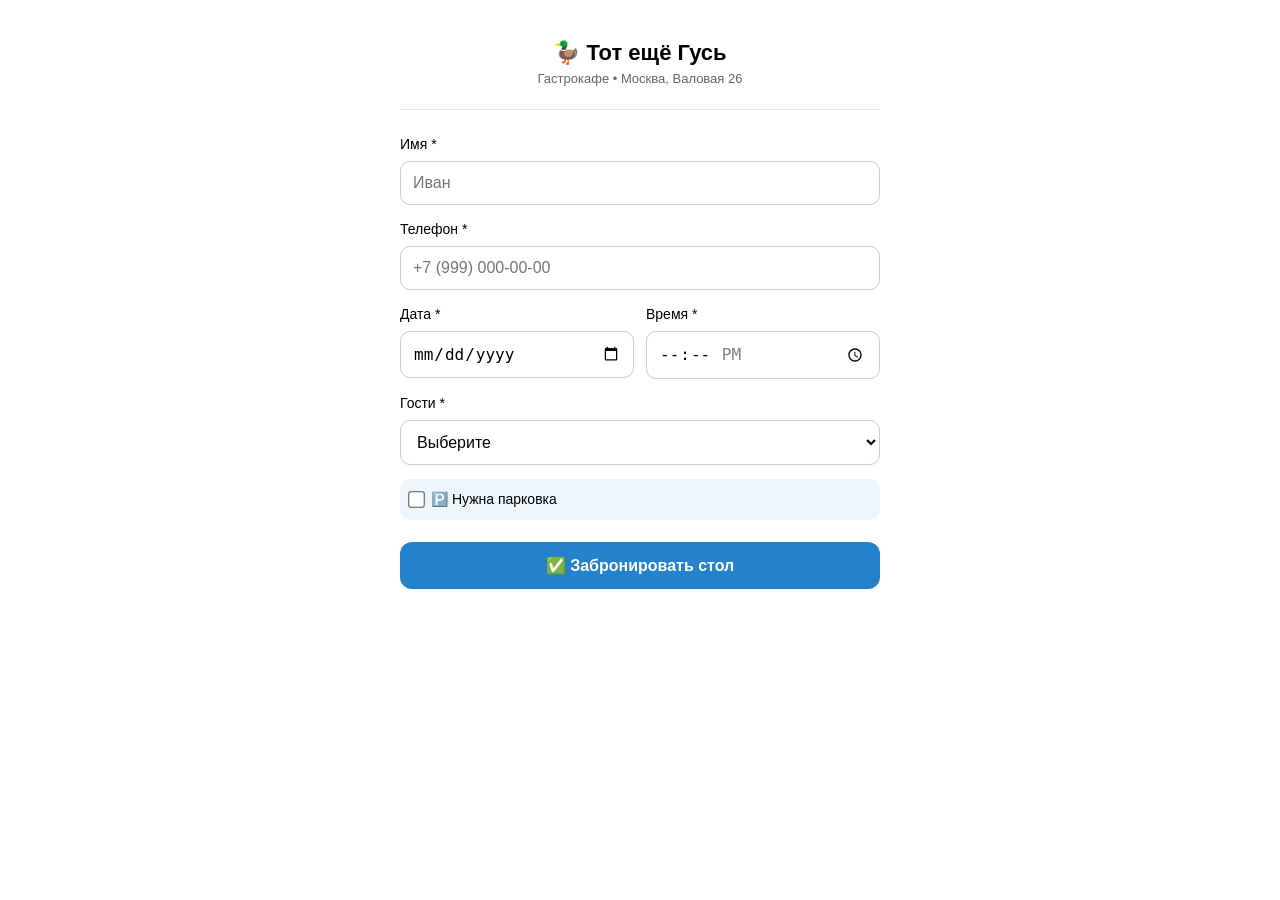
==== index.html @ c5cf7a66 "Add files via upload" ====
<!DOCTYPE html>
<html lang="ru">
<head>
  <meta charset="UTF-8">
  <meta name="viewport" content="width=device-width, initial-scale=1.0, maximum-scale=1.0, user-scalable=no">
  <title>🦆 Тот ещё Гусь — Бронь</title>
  <script src="https://telegram.org/js/telegram-web-app.js"></script>
  <link rel="stylesheet" href="style.css">
</head>
<body>
  <div class="container">
    <header>
      <h1>🦆 Тот ещё Гусь</h1>
      <p>Гастрокафе • Москва, Валовая 26</p>
    </header>
    <form id="bookingForm">
      <div class="form-group"><label>Имя *</label><input type="text" id="name" required placeholder="Иван"></div>
      <div class="form-group"><label>Телефон *</label><input type="tel" id="phone" required placeholder="+7 (999) 000-00-00"></div>
      <div class="row">
        <div class="form-group"><label>Дата *</label><input type="date" id="date" required></div>
        <div class="form-group"><label>Время *</label><input type="time" id="time" required min="12:00" max="23:30"></div>
      </div>
      <div class="form-group"><label>Гости *</label>
        <select id="guests" required><option value="">Выберите</option><option value="1">1</option><option value="2">2</option><option value="3">3</option><option value="4">4</option><option value="5">5</option><option value="6+">6+</option></select>
      </div>
      <div class="form-group parking-section">
        <label><input type="checkbox" id="needsParking"> 🅿️ Нужна парковка</label>
      </div>
      <div id="carDetails" class="car-details" style="display:none;">
        <div class="row">
          <div class="form-group"><label>Марка *</label><input type="text" id="carBrand" placeholder="BMW, Toyota..."></div>
          <div class="form-group"><label>Госномер *</label><input type="text" id="carPlate" placeholder="А123БВ777" maxlength="10"></div>
        </div>
      </div>
      <button type="submit" class="btn-primary">✅ Забронировать стол</button>
    </form>
  </div>
  <script src="script.js"></script>
</body>
</html>
---- style.css ----
:root {
  --bg: var(--tg-theme-bg-color, #fff);
  --text: var(--tg-theme-text-color, #000);
  --btn: var(--tg-theme-button-color, #2481cc);
  --btn-text: var(--tg-theme-button-text-color, #fff);
}
* { box-sizing: border-box; margin: 0; padding: 0; }
body { font-family: -apple-system, BlinkMacSystemFont, 'Segoe UI', Roboto, sans-serif; background: var(--bg); color: var(--text); padding: 16px; line-height: 1.5; }
.container { max-width: 480px; margin: 0 auto; }
header { text-align: center; padding: 20px 0; border-bottom: 1px solid rgba(0,0,0,0.1); margin-bottom: 24px; }
header h1 { font-size: 22px; } header p { color: #666; font-size: 13px; }
.form-group { margin-bottom: 14px; }
.form-group label { display: block; font-weight: 500; margin-bottom: 6px; font-size: 14px; }
input, select { width: 100%; padding: 12px; border: 1px solid #ccc; border-radius: 10px; font-size: 16px; background: var(--bg); color: var(--text); }
input:focus, select:focus { outline: none; border-color: var(--btn); }
.row { display: flex; gap: 12px; } .row .form-group { flex: 1; }
.parking-section label { display: flex; align-items: center; gap: 8px; background: rgba(36,129,204,0.08); padding: 10px; border-radius: 10px; cursor: pointer; }
.parking-section input[type="checkbox"] { width: auto; transform: scale(1.3); }
.car-details { background: rgba(0,0,0,0.04); padding: 14px; border-radius: 12px; margin-top: 10px; animation: slide 0.3s ease; }
@keyframes slide { from { opacity:0; transform: translateY(-10px); } to { opacity:1; transform: translateY(0); } }
.btn-primary { width: 100%; padding: 14px; background: var(--btn); color: var(--btn-text); border: none; border-radius: 12px; font-size: 16px; font-weight: 600; cursor: pointer; margin-top: 8px; }
.btn-primary:active { opacity: 0.85; }
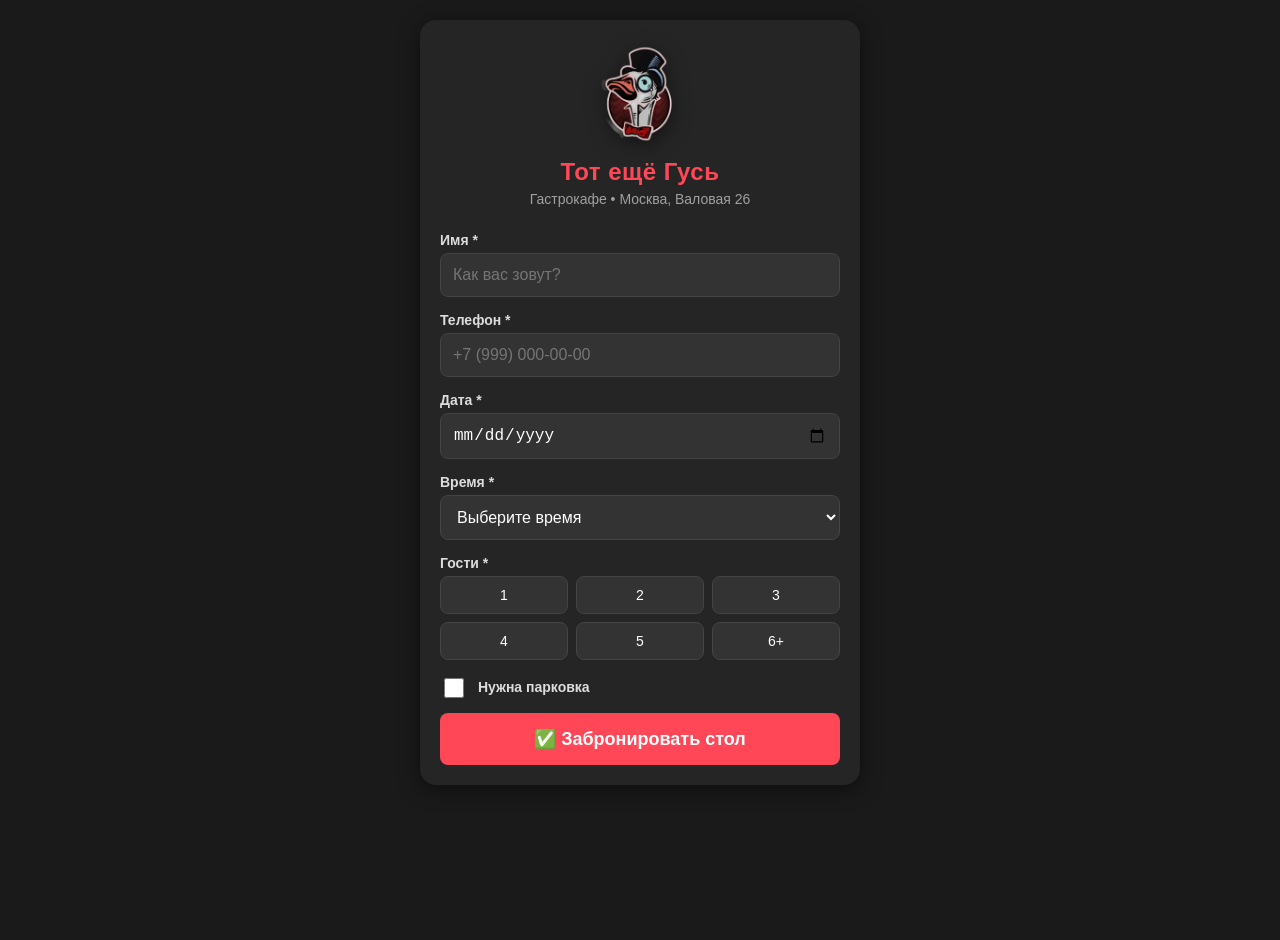
==== commit e6d08eea: "Add files via upload" ====
--- a/index.html
+++ b/index.html
@@ -1,40 +1,310 @@
 <!DOCTYPE html>
 <html lang="ru">
 <head>
-  <meta charset="UTF-8">
-  <meta name="viewport" content="width=device-width, initial-scale=1.0, maximum-scale=1.0, user-scalable=no">
-  <title>🦆 Тот ещё Гусь — Бронь</title>
-  <script src="https://telegram.org/js/telegram-web-app.js"></script>
-  <link rel="stylesheet" href="style.css">
+    <meta charset="UTF-8">
+    <meta name="viewport" content="width=device-width, initial-scale=1.0">
+    <title>Тот ещё Гусь — Бронь</title>
+    <style>
+        body {
+            font-family: -apple-system, BlinkMacSystemFont, 'Segoe UI', Roboto, Oxygen, Ubuntu, Cantarell, sans-serif;
+            background-color: #1a1a1a;
+            color: #fff;
+            margin: 0;
+            padding: 20px;
+            display: flex;
+            justify-content: center;
+            align-items: flex-start;
+            min-height: 100vh;
+        }
+        .container {
+            width: 100%;
+            max-width: 400px;
+            background: #252525;
+            padding: 20px;
+            border-radius: 16px;
+            box-shadow: 0 4px 20px rgba(0,0,0,0.5);
+        }
+        
+        /* --- Стили для логотипа --- */
+        .header {
+            text-align: center;
+            margin-bottom: 20px;
+        }
+        .logo {
+            width: 120px; /* Размер логотипа */
+            height: auto;
+            margin-bottom: 10px;
+            filter: drop-shadow(0 5px 10px rgba(0,0,0,0.5));
+            transition: transform 0.3s ease;
+        }
+        .logo:hover {
+            transform: scale(1.05);
+        }
+        
+        h1 {
+            margin: 0;
+            font-size: 24px;
+            color: #ff4757;
+            font-weight: 800;
+            letter-spacing: 0.5px;
+        }
+        .location {
+            color: #a0a0a0;
+            font-size: 14px;
+            margin-top: 5px;
+            margin-bottom: 25px;
+        }
+        label {
+            display: block;
+            margin-bottom: 5px;
+            font-weight: 600;
+            color: #ddd;
+            font-size: 14px;
+        }
+        input, select {
+            width: 100%;
+            padding: 12px;
+            margin-bottom: 15px;
+            border: 1px solid #444;
+            border-radius: 8px;
+            background-color: #333;
+            color: #fff;
+            box-sizing: border-box;
+            font-size: 16px;
+        }
+        input:focus, select:focus {
+            outline: none;
+            border-color: #ff4757;
+        }
+        .guests-grid {
+            display: grid;
+            grid-template-columns: repeat(3, 1fr);
+            gap: 8px;
+            margin-bottom: 15px;
+        }
+        .guest-btn {
+            background: #333;
+            border: 1px solid #444;
+            color: #fff;
+            padding: 10px;
+            border-radius: 8px;
+            cursor: pointer;
+            transition: 0.2s;
+            font-size: 14px;
+        }
+        .guest-btn.active {
+            background: #ff4757;
+            border-color: #ff4757;
+            font-weight: bold;
+        }
+        .guest-btn:hover:not(.active) {
+            background: #444;
+        }
+        .checkbox-wrapper {
+            display: flex;
+            align-items: center;
+            margin-bottom: 15px;
+        }
+        .checkbox-wrapper input {
+            width: 20px;
+            height: 20px;
+            margin-right: 10px;
+            margin-bottom: 0;
+        }
+        .submit-btn {
+            width: 100%;
+            padding: 15px;
+            background: #ff4757;
+            border: none;
+            border-radius: 8px;
+            color: #fff;
+            font-size: 18px;
+            font-weight: bold;
+            cursor: pointer;
+            transition: background 0.3s;
+        }
+        .submit-btn:hover {
+            background: #ff6b81;
+        }
+        .error-msg {
+            color: #ff4757;
+            font-size: 13px;
+            margin-top: -10px;
+            margin-bottom: 15px;
+            display: none;
+        }
+        .success-overlay {
+            position: fixed;
+            top: 0; left: 0; right: 0; bottom: 0;
+            background: rgba(0,0,0,0.9);
+            display: none;
+            flex-direction: column;
+            justify-content: center;
+            align-items: center;
+            text-align: center;
+            padding: 20px;
+            z-index: 100;
+        }
+        .success-overlay.show {
+            display: flex;
+        }
+        .success-icon {
+            font-size: 60px;
+            margin-bottom: 20px;
+        }
+        .success-title {
+            font-size: 24px;
+            font-weight: bold;
+            margin-bottom: 10px;
+            color: #fff;
+        }
+        .success-text {
+            color: #ccc;
+            margin-bottom: 30px;
+            line-height: 1.5;
+        }
+        .success-btn {
+            background: #ff4757;
+            color: #fff;
+            padding: 12px 30px;
+            border-radius: 8px;
+            text-decoration: none;
+            font-weight: bold;
+        }
+    </style>
 </head>
 <body>
-  <div class="container">
-    <header>
-      <h1>🦆 Тот ещё Гусь</h1>
-      <p>Гастрокафе • Москва, Валовая 26</p>
-    </header>
-    <form id="bookingForm">
-      <div class="form-group"><label>Имя *</label><input type="text" id="name" required placeholder="Иван"></div>
-      <div class="form-group"><label>Телефон *</label><input type="tel" id="phone" required placeholder="+7 (999) 000-00-00"></div>
-      <div class="row">
-        <div class="form-group"><label>Дата *</label><input type="date" id="date" required></div>
-        <div class="form-group"><label>Время *</label><input type="time" id="time" required min="12:00" max="23:30"></div>
-      </div>
-      <div class="form-group"><label>Гости *</label>
-        <select id="guests" required><option value="">Выберите</option><option value="1">1</option><option value="2">2</option><option value="3">3</option><option value="4">4</option><option value="5">5</option><option value="6+">6+</option></select>
-      </div>
-      <div class="form-group parking-section">
-        <label><input type="checkbox" id="needsParking"> 🅿️ Нужна парковка</label>
-      </div>
-      <div id="carDetails" class="car-details" style="display:none;">
-        <div class="row">
-          <div class="form-group"><label>Марка *</label><input type="text" id="carBrand" placeholder="BMW, Toyota..."></div>
-          <div class="form-group"><label>Госномер *</label><input type="text" id="carPlate" placeholder="А123БВ777" maxlength="10"></div>
+    <div class="container">
+        <!-- Шапка с Логотипом -->
+        <div class="header">
+            <!-- Картинка logo.png должна лежать рядом с index.html -->
+            <img src="logo.png" alt="Логотип Тот ещё Гусь" class="logo">
+            <h1>Тот ещё Гусь</h1>
+            <p class="location">Гастрокафе • Москва, Валовая 26</p>
         </div>
-      </div>
-      <button type="submit" class="btn-primary">✅ Забронировать стол</button>
-    </form>
-  </div>
-  <script src="script.js"></script>
+
+        <form id="bookingForm">
+            <label for="name">Имя *</label>
+            <input type="text" id="name" required placeholder="Как вас зовут?">
+
+            <label for="phone">Телефон *</label>
+            <input type="tel" id="phone" required placeholder="+7 (999) 000-00-00">
+
+            <label for="date">Дата *</label>
+            <input type="date" id="date" required>
+
+            <label for="time">Время *</label>
+            <select id="time" required>
+                <option value="">Выберите время</option>
+                <option value="12:00">12:00</option>
+                <option value="13:00">13:00</option>
+                <option value="14:00">14:00</option>
+                <option value="15:00">15:00</option>
+                <option value="16:00">16:00</option>
+                <option value="17:00">17:00</option>
+                <option value="18:00">18:00</option>
+                <option value="19:00">19:00</option>
+                <option value="20:00">20:00</option>
+                <option value="21:00">21:00</option>
+                <option value="22:00">22:00</option>
+            </select>
+
+            <label>Гости *</label>
+            <div class="guests-grid" id="guestsGrid">
+                <button type="button" class="guest-btn" data-val="1">1</button>
+                <button type="button" class="guest-btn" data-val="2">2</button>
+                <button type="button" class="guest-btn" data-val="3">3</button>
+                <button type="button" class="guest-btn" data-val="4">4</button>
+                <button type="button" class="guest-btn" data-val="5">5</button>
+                <button type="button" class="guest-btn" data-val="6">6+</button>
+            </div>
+            <input type="hidden" id="guests" required>
+
+            <div class="checkbox-wrapper">
+                <input type="checkbox" id="needsParking">
+                <label for="needsParking" style="margin:0; cursor:pointer;">️ Нужна парковка</label>
+            </div>
+
+            <div id="carDetails" style="display:none;">
+                <label for="carBrand">Марка авто</label>
+                <input type="text" id="carBrand" placeholder="Например: BMW">
+                
+                <label for="carPlate">Госномер</label>
+                <input type="text" id="carPlate" placeholder="А 000 АА 00" style="text-transform: uppercase;">
+            </div>
+
+            <button type="submit" class="submit-btn">✅ Забронировать стол</button>
+        </form>
+    </div>
+
+    <!-- Окно успеха -->
+    <div class="success-overlay" id="successOverlay">
+        <div class="success-icon"></div>
+        <div class="success-title">Забронировано!</div>
+        <div class="success-text">Ждём вас в «Тот ещё Гусь».<br>Подтверждение придёт в чат.</div>
+        <a href="#" class="success-btn" onclick="Telegram.WebApp.close()">Закрыть</a>
+    </div>
+
+    <script src="https://telegram.org/js/telegram-web-app.js"></script>
+    <script>
+        const tg = window.Telegram.WebApp;
+        tg.ready();
+        tg.expand();
+
+        // Установка минимальной даты (сегодня)
+        const dateInput = document.getElementById('date');
+        const today = new Date().toISOString().split('T')[0];
+        dateInput.setAttribute('min', today);
+
+        // Управление выбором гостей
+        const guestBtns = document.querySelectorAll('.guest-btn');
+        const guestsInput = document.getElementById('guests');
+        guestBtns.forEach(btn => {
+            btn.addEventListener('click', () => {
+                guestBtns.forEach(b => b.classList.remove('active'));
+                btn.classList.add('active');
+                guestsInput.value = btn.dataset.val;
+            });
+        });
+
+        // Управление парковкой
+        const parkingCheck = document.getElementById('needsParking');
+        const carDetails = document.getElementById('carDetails');
+        parkingCheck.addEventListener('change', () => {
+            carDetails.style.display = parkingCheck.checked ? 'block' : 'none';
+        });
+
+        // Отправка данных
+        document.getElementById('bookingForm').addEventListener('submit', (e) => {
+            e.preventDefault();
+            
+            if(!guestsInput.value) {
+                alert('Пожалуйста, выберите количество гостей');
+                return;
+            }
+
+            const data = {
+                name: document.getElementById('name').value,
+                phone: document.getElementById('phone').value,
+                date: dateInput.value,
+                time: document.getElementById('time').value,
+                guests: parseInt(guestsInput.value),
+                needs_parking: parkingCheck.checked,
+                car_brand: parkingCheck.checked ? document.getElementById('carBrand').value : null,
+                car_plate: parkingCheck.checked ? document.getElementById('carPlate').value.toUpperCase() : null
+            };
+
+            // Отправляем данные боту
+            tg.sendData(JSON.stringify(data));
+            
+            // Показываем экран успеха (на случай если Telegram не закроется сразу)
+            document.getElementById('successOverlay').classList.add('show');
+        });
+
+        // Настройка темы под Telegram
+        if(tg.themeParams) {
+            document.body.style.backgroundColor = tg.themeParams.bg_color || '#1a1a1a';
+        }
+    </script>
 </body>
 </html>
